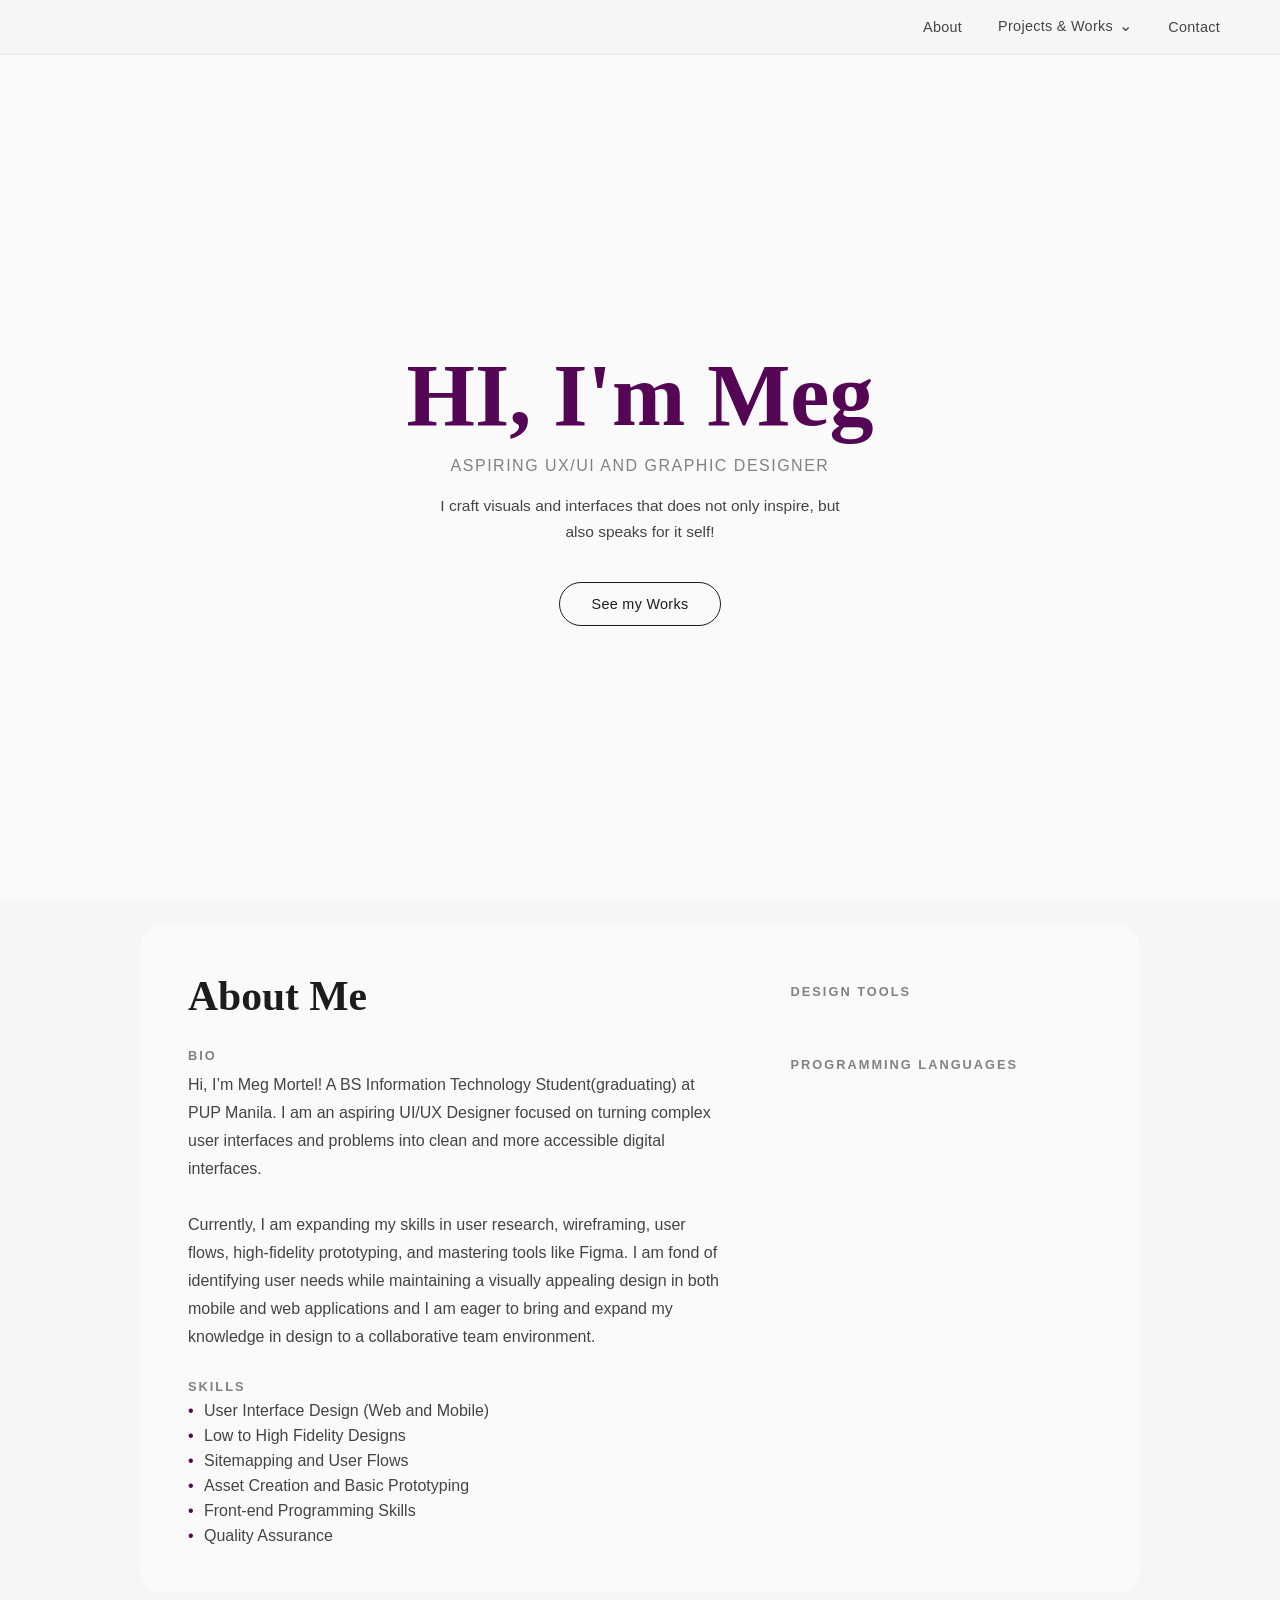
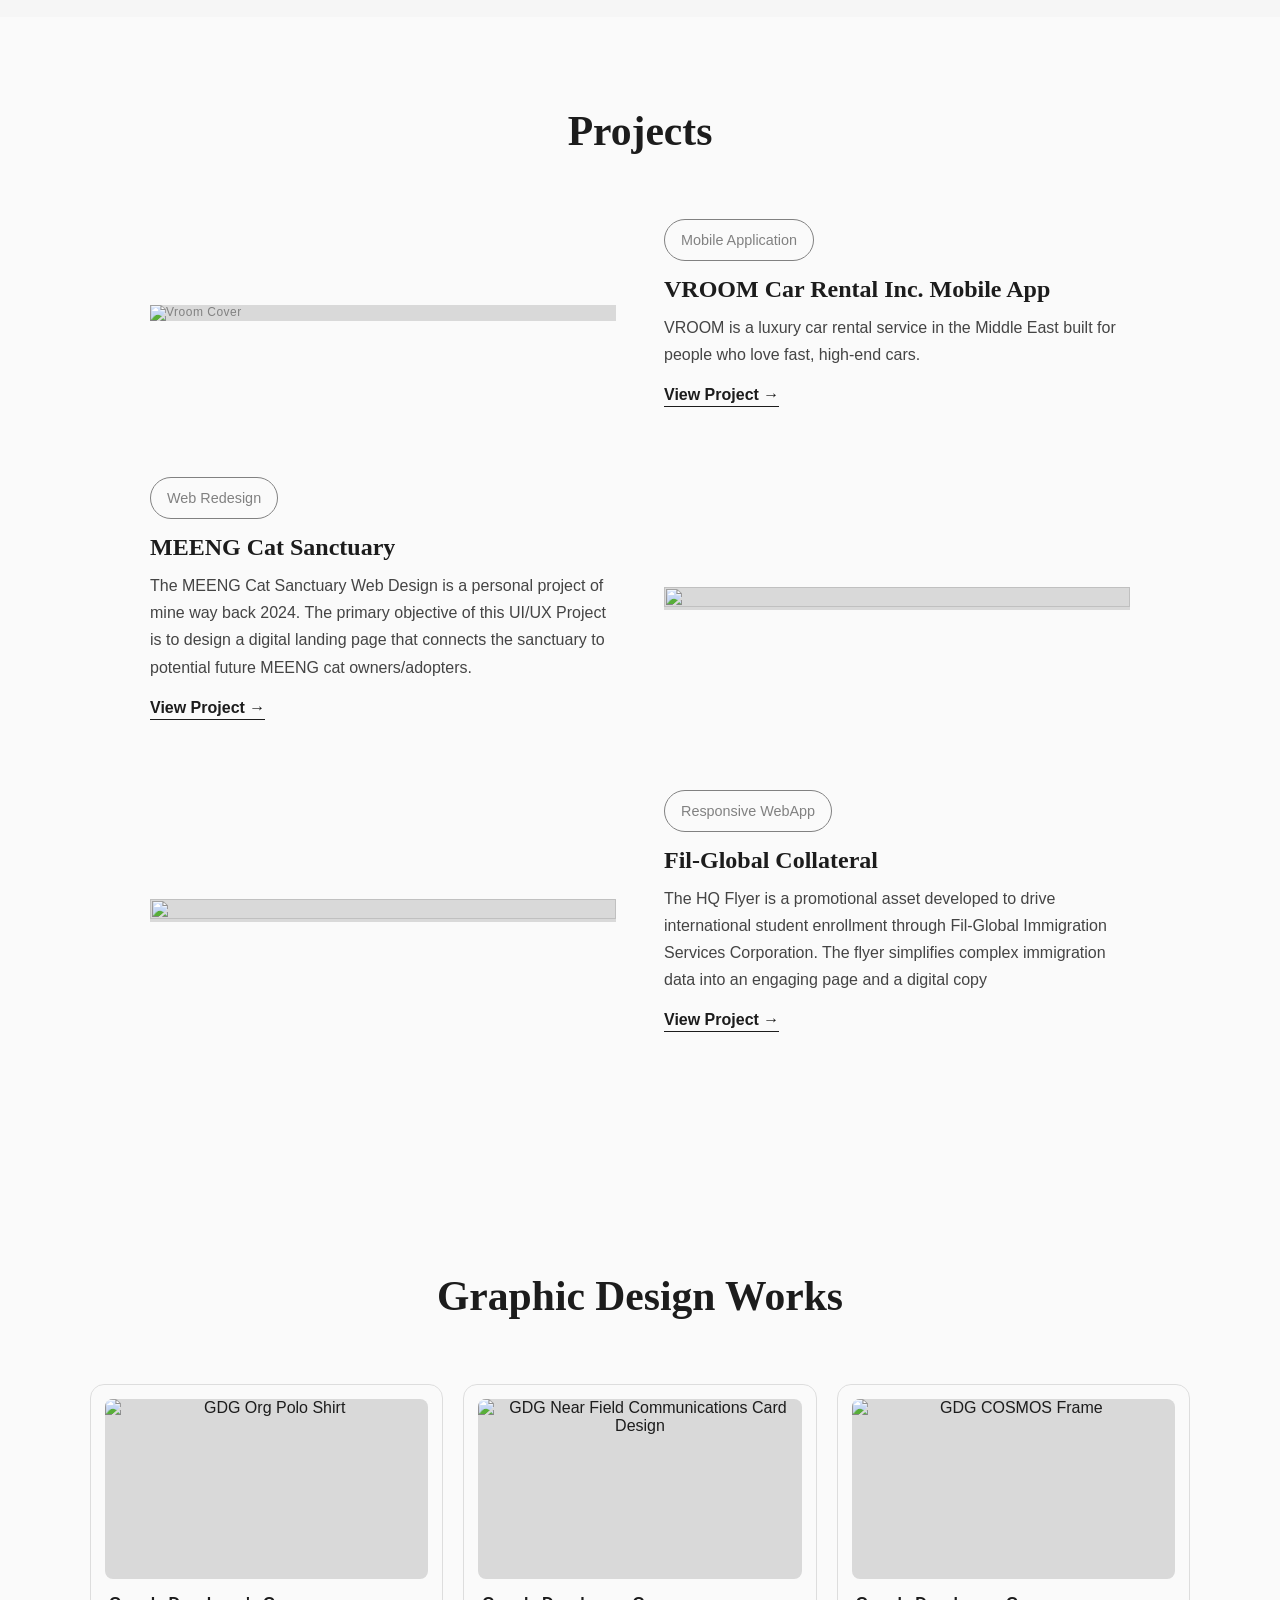
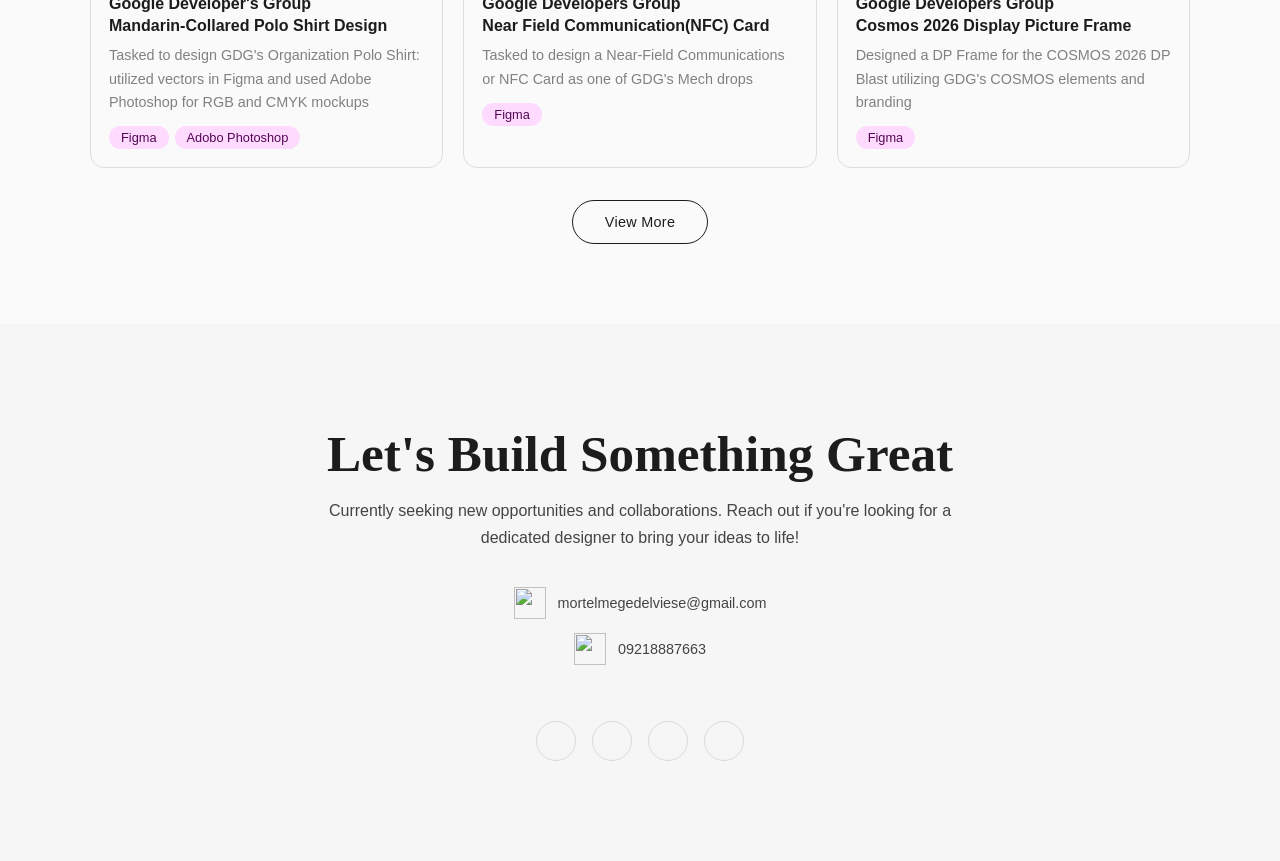
==== index.html @ 64cd839b "Index and meeng Files" ====
<!DOCTYPE html>
<html lang="en">
<head>
  <meta charset="UTF-8" />
  <meta name="viewport" content="width=device-width, initial-scale=1.0" />
  <title>Meg Mortel — UX/UI & Graphic Designer</title>
  <link rel="preconnect" href="https://fonts.googleapis.com" />
  <link rel="preconnect" href="https://fonts.gstatic.com" crossorigin />
  <link href="https://fonts.googleapis.com/css2?family=Playfair+Display:wght@700;900&family=DM+Sans:wght@300;400;500&display=swap" rel="stylesheet" />
  <link rel="stylesheet" href="indexstyle.css" />
</head>
<body>

  <!-- NAV -->
  <nav>
    <a href="index.html" class="nav-logo"><img src="index icons/MegMortel Logo.png" alt=""></a>
    <ul>
      <li><a href="index.html#about">About</a></li>
      <li class="has-dropdown">
        <a href="index.html#projects" class="dropdown-toggle">
          Projects &amp; Works
          <span class="chevron">&#8964;</span>
        </a>
        <ul class="dropdown">
          <li><a href="uiux.html">UI/UX Design</a></li>
          <li><a href="graphicdes.html">Graphic Design</a></li>
        </ul>
      </li>
      <li><a href="index.html#contact">Contact</a></li>
    </ul>
  </nav>

  <!-- HERO -->
  <section id="hero">
    <div class="hero-photos" aria-hidden="true">
      <img src="index images/Hero Image.png" alt="">
    </div>

    <h1 class="hero-title">HI, I'm Meg</h1>
    <p class="hero-subtitle">Aspiring UX/UI and Graphic Designer</p>
    <p class="hero-desc">I craft visuals and interfaces that does not only inspire, but also speaks for it self!</p>
    <a href="#projects" class="btn-outline">See my Works</a>
  </section>

  <!-- ABOUT -->
  <section id="about">
    <div class="about-inner">
      <div class="about-left reveal">
        <h2>About Me</h2>

        <p class="label">BIO</p>
        <p class="about-bio">
          Hi, I’m Meg Mortel! A BS Information Technology Student(graduating) at PUP Manila. I am an aspiring UI/UX Designer focused on turning complex user interfaces and problems into clean and more accessible digital interfaces.
          <br> <br>         
          Currently, I am expanding my skills in user research, wireframing, user flows, high-fidelity prototyping, and mastering tools like Figma. I am fond of identifying user needs while maintaining a visually appealing design in both mobile and web applications and I am eager to bring and expand my knowledge in design to a collaborative team environment.
        </p>

        <p class="label">SKILLS</p>
        <ul class="skills-list">
          <li>User Interface Design (Web and Mobile)</li>
          <li>Low to High Fidelity Designs</li>
          <li>Sitemapping and User Flows</li>
          <li>Asset Creation and Basic Prototyping</li>
          <li>Front-end Programming Skills</li>
          <li>Quality Assurance</li>
        </ul>
      </div>

      <div class="about-right reveal">
        <div class="tool-group">
          <p class="label">Design Tools</p>
          <div class="tool-icons">
            <div><img src="index images/Figma.png" alt=""></div>
            <div><img src="index images/Canva.png" alt=""></div>
            <div><img src="index images/Photoshop.png" alt=""></div>
            <div><img src="index images/Illustrator.png" alt=""></div>           
          </div>
        </div>

        <div class="tool-group">
          <p class="label">Programming Languages</p>
          <div class="tool-icons">
            <div><img src="index images/Html.png" alt=""></div>
            <div><img src="index images/CSS.png" alt=""></div>
            <div><img src="index images/Javascript.png" alt=""></div>
            <div><img src="index images/Csharp.png" alt=""></div>
            <div><img src="index images/jAVA.png" alt=""></div>
            <div><img src="index images/Python.png" alt=""></div>
          </div>
        </div>
      </div>
    </div>
  </section>

  <!-- PROJECTS -->
  <section id="projects">
    <h2 class="section-title">Projects</h2>

    <div class="project-card reveal">
      <div class="project-img">
        <div class="project-img-placeholder"><img src="index images/VROOM - Index.png" alt="Vroom Cover"></div>
      </div>
      <div class="project-info">
        <span class="project-tag">Mobile Application</span>
        <h3>VROOM Car Rental Inc. Mobile App</h3>
        <p>VROOM is a luxury car rental service in the Middle East built for people who love fast, high-end cars.</p>
        <a href="vroomwork.html" class="link-arrow">View Project →</a>
      </div>
    </div>

    <div class="project-card reverse reveal">
      <div class="project-img">
        <div class="project-img-placeholder"><img src="index images/MEENG - Index.png" alt=""></div>
      </div>
      <div class="project-info">
        <span class="project-tag">Web Redesign</span>
        <h3>MEENG Cat Sanctuary</h3>
        <p>The MEENG Cat Sanctuary Web Design is a personal project of mine way back 2024. The primary objective of this UI/UX Project is to design a digital landing page that connects the sanctuary to potential future MEENG cat owners/adopters.</p>
        <a href="meengwork.html" class="link-arrow">View Project →</a>
      </div>
    </div>

    <div class="project-card reveal">
      <div class="project-img">
        <div class="project-img-placeholder"><img src="index images/HQ - Index.png" alt=""></div>
      </div>
      <div class="project-info">
        <span class="project-tag">Responsive WebApp</span>
        <h3>Fil-Global Collateral</h3>
        <p>The HQ Flyer is a promotional asset developed to drive international student enrollment through Fil-Global Immigration Services Corporation. The flyer simplifies complex immigration data into an engaging page and a digital copy</p>
        <a href="collateralwork.html" class="link-arrow">View Project →</a>
      </div>
    </div>
  </section>

  <!-- GRAPHIC DESIGN -->
  <section id="graphic">
    <h2 class="section-title">Graphic Design Works</h2>

    <div class="graphic-grid">
          
        <!-- Card 1 -->
        <div class="graphic-card reveal">
          <div class="graphic-card__img"><img src="GDG/GDG Polo Shirt.png" alt="GDG Org Polo Shirt"></div>
          <div class="graphic-card__body">
            <h3 class="graphic-card__title">Google Developer's Group<br>Mandarin-Collared Polo Shirt Design</h3>
            <p class="graphic-card__desc">Tasked to design GDG's Organization Polo Shirt: utilized vectors in Figma and used Adobe Photoshop for RGB and CMYK mockups</p>
            <div class="graphic-card__tags">
              <span class="tag tag--outline">Figma</span>
              <span class="tag tag--outline">Adobo Photoshop</span>
            </div>
          </div>
        </div>

        <!-- Card 2 -->
        <div class="graphic-card reveal">
          <div class="graphic-card__img"><img src="GDG/GDG NFC Card.png" alt="GDG Near Field Communications Card Design"></div>
          <div class="graphic-card__body">
            <h3 class="graphic-card__title">Google Developers Group<br>Near Field Communication(NFC) Card</h3>
            <p class="graphic-card__desc">Tasked to design a Near-Field Communications or NFC Card as one of GDG's Mech drops</p>
            <div class="graphic-card__tags">
              <span class="tag tag--outline">Figma</span>
            </div>
          </div>
        </div>

        <!-- Card 3 -->
        <div class="graphic-card reveal">
          <div class="graphic-card__img"><img src="GDG/GDG Cosmos DP Frame.png" alt="GDG COSMOS Frame"></div>
          <div class="graphic-card__body">
            <h3 class="graphic-card__title">Google Developers Group<br>Cosmos 2026 Display Picture Frame</h3>
            <p class="graphic-card__desc">Designed a DP Frame for the COSMOS 2026 DP Blast utilizing GDG's COSMOS elements and branding</p>
            <div class="graphic-card__tags">
              <span class="tag tag--outline">Figma</span>
            </div>
          </div>
        </div>
    </div>

    <a href="graphicdes.html" class="btn-outline">View More</a>
  </section>

  <!-- CONTACT -->
  <section id="contact">
    <h2 class="reveal">Let's Build Something Great</h2>
    <p class="reveal">Currently seeking new opportunities and collaborations. Reach out if you're looking for a dedicated designer to bring your ideas to life!</p>

    <div class="contact-info reveal">
      <div class="contact-row">
        <img src="index icons/mail.png" alt="">
        <p>mortelmegedelviese@gmail.com</p>
      </div>
      <div class="contact-row">
        <img src="index icons/call.png" alt="">
        <p>09218887663</p>
      </div>
    </div>

    <div class="social-links reveal">
      <a href="#https://github.com/Edelviese" aria-label="GitHub">
        <img src="index icons/github logo.png" alt="">
      </a>
      <a href="#https://www.linkedin.com/in/meg-edelviese-mortel/" aria-label="LinkedIn">
        <img src="index icons/linkedin logo.png" alt="">
      </a>
      <a href="#https://dribbble.com/meg-edelviese-mortel" aria-label="Dribbble">
        <img src="index icons/dribbble-icon logo.png" alt="">
      </a>
      <a href="#" aria-label="Instagram">
        <img src="index icons/instagram logo.png" alt="">
      </a>
    </div>
  </section>

  <script src="indexscript.js"></script>
</body>
</html>
---- indexstyle.css ----
*, *::before, *::after { box-sizing: border-box; margin: 0; padding: 0; }

:root {
  --purple:    #540655;
  --purple-light: #540655;
  --black:     #1c1c1c;
  --grey-dark: #444;
  --grey-mid:  #818181;
  --grey-light:#D9D9D9;
  --bg:        #FAFAFA;
  --white:     #FAFAFA;
  --radius:    12px;
}

html { scroll-behavior: smooth; }

body {
  font-family: 'Poppins', sans-serif;
  background: var(--bg);
  color: var(--black);
  overflow-x: hidden;
}

/* ─── NAV ─── */
nav {
  position: fixed; top: 0; left: 0; right: 0;
  z-index: 100;
  display: flex; align-items: center; justify-content: space-between;
  padding: 18px 60px;
  background: #F6F6F6;
  backdrop-filter: blur(10px);
  border-bottom: 1px solid rgba(0,0,0,0.06);
}

.nav-logo img{
  height: 40px;
}

nav ul {
  list-style: none;
  display: flex; gap: 36px;
}
nav ul a {
  text-decoration: none;
  color: var(--grey-dark);
  font-size: 0.9rem;
  font-weight: 500;
  letter-spacing: 0.3px;
  transition: color 0.2s;
}
nav ul a:hover { color: var(--purple); font-weight: 600;}

/* ─── DROPDOWN ─── */

.has-dropdown {
  position: relative;
}

.dropdown-toggle {
  display: flex;
  align-items: center;
  gap: 6px;
  cursor: pointer;
}

.chevron {
  font-size: 1rem;
  display: inline-block;
  transition: transform 0.25s ease;
  line-height: 1;
}

.has-dropdown.open .chevron {
  transform: rotate(180deg);
}

.dropdown {
  display: none;
  position: absolute;
  top: calc(100% + 8px);
  left: 50%;
  transform: translateX(-50%);
  background: var(--white);
  border-radius: 10px;
  box-shadow: 0 8px 24px rgba(0, 0, 0, 0.1);
  padding: 8px 0;
  min-width: 160px;
  list-style: none;
  z-index: 100;
}

.dropdown::before {
  content: '';
  position: absolute;
  top: -6px;
  left: 50%;
  transform: translateX(-50%);
  border-width: 0 6px 6px 6px;
  border-style: solid;
  border-color: transparent transparent var(--white) transparent;
}

.dropdown li a {
  display: block;
  padding: 10px 20px;
  font-size: 0.9rem;
  color: var(--text);
  white-space: nowrap;
  transition: background 0.2s, color 0.2s;
}

.dropdown li a:hover {
  background: #f5f5f5;
  color: #B31942;
}

.has-dropdown.open .dropdown {
  display: block;
}

.has-dropdown.open > a {
  color: #B31942;
}


/* ─── HERO ─── */
#hero {
  min-height: 100vh;
  display: flex; flex-direction: column;
  align-items: center; justify-content: center;
  text-align: center;
  padding: 120px 24px 80px;
  position: relative;
}

.hero-photos {
  position: relative;
  width: 200px;
  height: auto;         
  margin: 0 auto 36px;
}

.hero-photos img {
  width: 100%;
  height: auto;         
  display: block;
}

.hero-title {
  font-family: 'Space Grotesk', serif;
  font-size: clamp(3rem, 8vw, 5.5rem);
  font-weight: 900;
  color: var(--purple);
  line-height: 1.05;
  margin-bottom: 14px;
  opacity: 0;
  transform: translateY(30px);
  animation: fadeUp 0.8s 0.2s forwards;
}

.hero-subtitle {
  font-size: 1rem;
  font-weight: 500;
  letter-spacing: 1.5px;
  text-transform: uppercase;
  color: var(--grey-mid);
  margin-bottom: 18px;
  opacity: 0;
  animation: fadeUp 0.8s 0.4s forwards;
}

.hero-desc {
  max-width: 400px;
  font-size: 0.97rem;
  line-height: 1.7;
  color: var(--grey-dark);
  margin-bottom: 36px;
  opacity: 0;
  animation: fadeUp 0.8s 0.55s forwards;
}

.btn-outline {
  display: inline-block;
  padding: 13px 32px;
  border: 1.5px solid var(--black);
  border-radius: 50px;
  font-size: 0.9rem;
  font-weight: 500;
  color: var(--black);
  text-decoration: none;
  letter-spacing: 0.3px;
  transition: background 0.25s, color 0.25s, transform 0.2s;
  opacity: 0;
  animation: fadeUp 0.8s 0.7s forwards;
}
.btn-outline:hover {
  background: var(--purple);
  color: var(--white);
  transform: translateY(-2px);
}

/* ─── ABOUT ─── */
#about {
  background: #F6F6F6;
  padding: 24px 24px;
}

.about-inner {
  background-color: var(--white);
  border-radius: 24px;

  max-width: 1000px;
  margin: 0 auto;
  display: grid;
  grid-template-columns: 1.8fr 1fr;
  gap: 60px;
  align-items: start;

  padding: 48px 48px;
}

.about-left h2 {
  font-family: 'Space Grotesk', serif;
  font-size: 2.6rem;
  font-weight: 900;
  margin-bottom: 28px;
}

.label {
  font-size: 0.8rem;
  font-weight: 700;
  letter-spacing: 2px;
  text-transform: uppercase;
  color: var(--grey-mid);
  margin-bottom: 8px;
}

.about-bio {
  font-size: 1rem;
  line-height: 1.75;
  color: var(--grey-dark);
  margin-bottom: 28px;
}

.skills-list {
  list-style: none;
  display: flex; flex-direction: column; gap: 7px;
}
.skills-list li {
  font-size: 1rem;
  color: var(--grey-dark);
  padding-left: 16px;
  position: relative;
}
.skills-list li::before {
  content: '•';
  position: absolute; left: 0;
  color: var(--purple);
  font-size: 1rem;
}

.about-right { padding-top: 12px; }

.tool-group { margin-bottom: 28px; }
.tool-group .label { margin-bottom: 12px; }

.tool-icons {
  display: flex; gap: 10px; flex-wrap: wrap;
}
.tool-icon {
  width: 44px; height: 44px;
  border-radius: 10px;
  background: var(--grey-light);
  display: flex; align-items: center; justify-content: center;
  font-size: 0.65rem;
  font-weight: 700;
  letter-spacing: 0.5px;
  color: var(--grey-dark);
  overflow: hidden;
}
.tool-icon img {
  width: 100%; height: 100%;
  object-fit: cover;
  filter: grayscale(100%);
}

/* ─── PROJECTS ─── */
#projects {
  padding: 90px 60px;
  max-width: 1100px;
  margin: 0 auto;
}

.section-title {
  font-family: 'Space Grotesk', serif;
  font-size: 2.6rem;
  font-weight: 900;
  text-align: center;
  margin-bottom: 64px;
}

.project-card {
  display: grid;
  grid-template-columns: 1fr 1fr;
  gap: 48px;
  align-items: center;
  margin-bottom: 70px;
}
.project-card.reverse { direction: rtl; }
.project-card.reverse > * { direction: ltr; }

.project-img {
  overflow: hidden;
  background: var(--grey-light);
  position: relative;
}
.project-img img {
  width: 100%; height: 100%;
  object-fit: cover;
  /* filter: grayscale(100%); */
  display: block;
}

.project-img-placeholder {
  width: 100%; height: 100%;
  background: var(--grey-light);
  display: flex; align-items: center; justify-content: center;
  font-size: 0.75rem;
  color: var(--grey-mid);
  font-weight: 500;
  letter-spacing: 0.5px;
}

.project-img::after {
  content: '';
  position: absolute; inset: 0;
  background: var(--purple);
  opacity: 0;
  transition: opacity 0.3s;
}
.project-img:hover::after { opacity: 0.08; }

.project-tag {
  display: inline-block;
  border: 1px solid var(--grey-mid);
  border-radius: 50px;
  padding: 12px 16px;
  font-size: 0.9rem;
  color: var(--grey-mid);
  margin-bottom: 14px;
}

.project-info h3 {
  font-family: 'Space Grotesk', serif;
  font-size: 1.5rem;
  font-weight: 700;
  margin-bottom: 10px;
  line-height: 1.2;
}

.project-info p {
  font-size: 1rem;
  line-height: 1.7;
  color: var(--grey-dark);
  margin-bottom: 18px;
}

.link-arrow {
  font-size: 1rem;
  font-weight: 600;
  color: var(--black);
  text-decoration: none;
  display: inline-flex; align-items: center; gap: 6px;
  border-bottom: 1.5px solid var(--black);
  padding-bottom: 2px;
  transition: color 0.2s, border-color 0.2s, gap 0.2s;
}
.link-arrow:hover {
  color: var(--purple);
  border-color: var(--purple);
  gap: 10px;
}
/* ─── GRAPHIC DESIGN ─── */
#graphic {
  background: var(--white);
  padding: 80px 60px;
  text-align: center;
  justify-content: center;
}

.graphic-grid {
  display: grid;
  grid-template-columns: repeat(3, 1fr);
  gap: 20px;
  max-width: 1100px;
  margin: 0 auto 32px auto; 
}

.graphic-card {
  background: var(--white);
  border: 1px solid #ddd;
  border-radius: 14px;
  overflow: hidden;
  cursor: pointer;
  padding: 14px;
  transition: border-color var(--transition), transform var(--transition), box-shadow var(--transition);
}
.graphic-card:hover {
  border-color: var(--green-mid);
  transform: translateY(-3px);
  box-shadow: 0 8px 24px rgba(60, 100, 73, 0.1);
}

.graphic-card__img {
  width: 100%;
  height: 180px;
  background: #d9d9d9;
  border-radius: 8px;            
  overflow: hidden;
  margin-bottom: 14px;
}

.graphic-card__img img {
  width: 100%;
  height: 100%;
  object-fit: cover;
  object-position: top;
  display: block;
}

.graphic-card__body {
  padding: 0 4px 4px;           
  text-align: left;              
}

.graphic-card__title {
  font-size: 1rem;
  font-weight: 600;
  line-height: 1.35;
  margin-bottom: 8px;
  color: var(--text-dark);
}

.graphic-card__desc {
  font-size: 0.9rem;
  color: var(--grey-mid);
  line-height: 1.6;
  margin-bottom: 12px;
}

.graphic-card__tags {
  display: flex;
  flex-wrap: wrap;
  gap: 6px;
}

.tag {
  font-size: 0.8rem;
  font-weight: 300;
  color: var(--purple);
  background-color: #FEDAFF;
  padding: 4px 12px;
  border-radius: 16px;

}


/* ─── CTA / FOOTER ─── */
#contact {
  background: #F6F6F6;
  padding: 100px 24px;
  text-align: center;
}

#contact h2 {
  font-family: 'Space Grotesk', serif;
  font-size: clamp(2rem, 5vw, 3.2rem);
  font-weight: 900;
  margin-bottom: 14px;
}

#contact > p {          
  color: var(--grey-dark);
  max-width: 640px;
  margin: 0 auto 36px;
  line-height: 1.7;
}

.contact-info {
  display: inline-flex;
  flex-direction: column;
  align-items: center;
  gap: 14px;
  margin-bottom: 32px;
}

.contact-row {
  display: flex;
  align-items: center;
  gap: 12px;
  font-size: 0.9rem;
  color: var(--grey-dark);
}
.contact-row svg { color: var(--purple); flex-shrink: 0; }

.contact-row img {
  width: 32px;
  height: 32px;
  object-fit: contain;
  flex-shrink: 0;
}

.contact-row p {
  margin: 0;
  font-size: 0.9rem;
  color: var(--grey-dark);
}

.social-links {
  display: flex; gap: 16px; justify-content: center;
  margin-top: 24px;
}
.social-links a {
  width: 40px; height: 40px;
  border-radius: 50%;
  border: 1.5px solid var(--grey-light);
  display: flex; align-items: center; justify-content: center;
  text-decoration: none;
  color: var(--grey-dark);
  transition: border-color 0.2s, color 0.2s, transform 0.2s;
}
.social-links a:hover {
  border-color: var(--purple);
  color: var(--purple);
  transform: translateY(-3px);
}

/* ─── ANIMATIONS ─── */
@keyframes fadeUp {
  to { opacity: 1; transform: translateY(0); }
}

.reveal {
  opacity: 0;
  transform: translateY(28px);
  transition: opacity 0.7s ease, transform 0.7s ease;
}
.reveal.visible {
  opacity: 1;
  transform: translateY(0);
}

/* ─── RESPONSIVE ─── */
@media (max-width: 768px) {
  nav { padding: 16px 20px; }
  nav ul { gap: 20px; }
  #about { padding: 60px 20px; }
  .about-inner { grid-template-columns: 1fr; gap: 40px; }
  #projects { padding: 60px 20px; }
  .project-card { grid-template-columns: 1fr; gap: 24px; }
  .project-card.reverse { direction: ltr; }
  #graphic { padding: 60px 20px; }
}
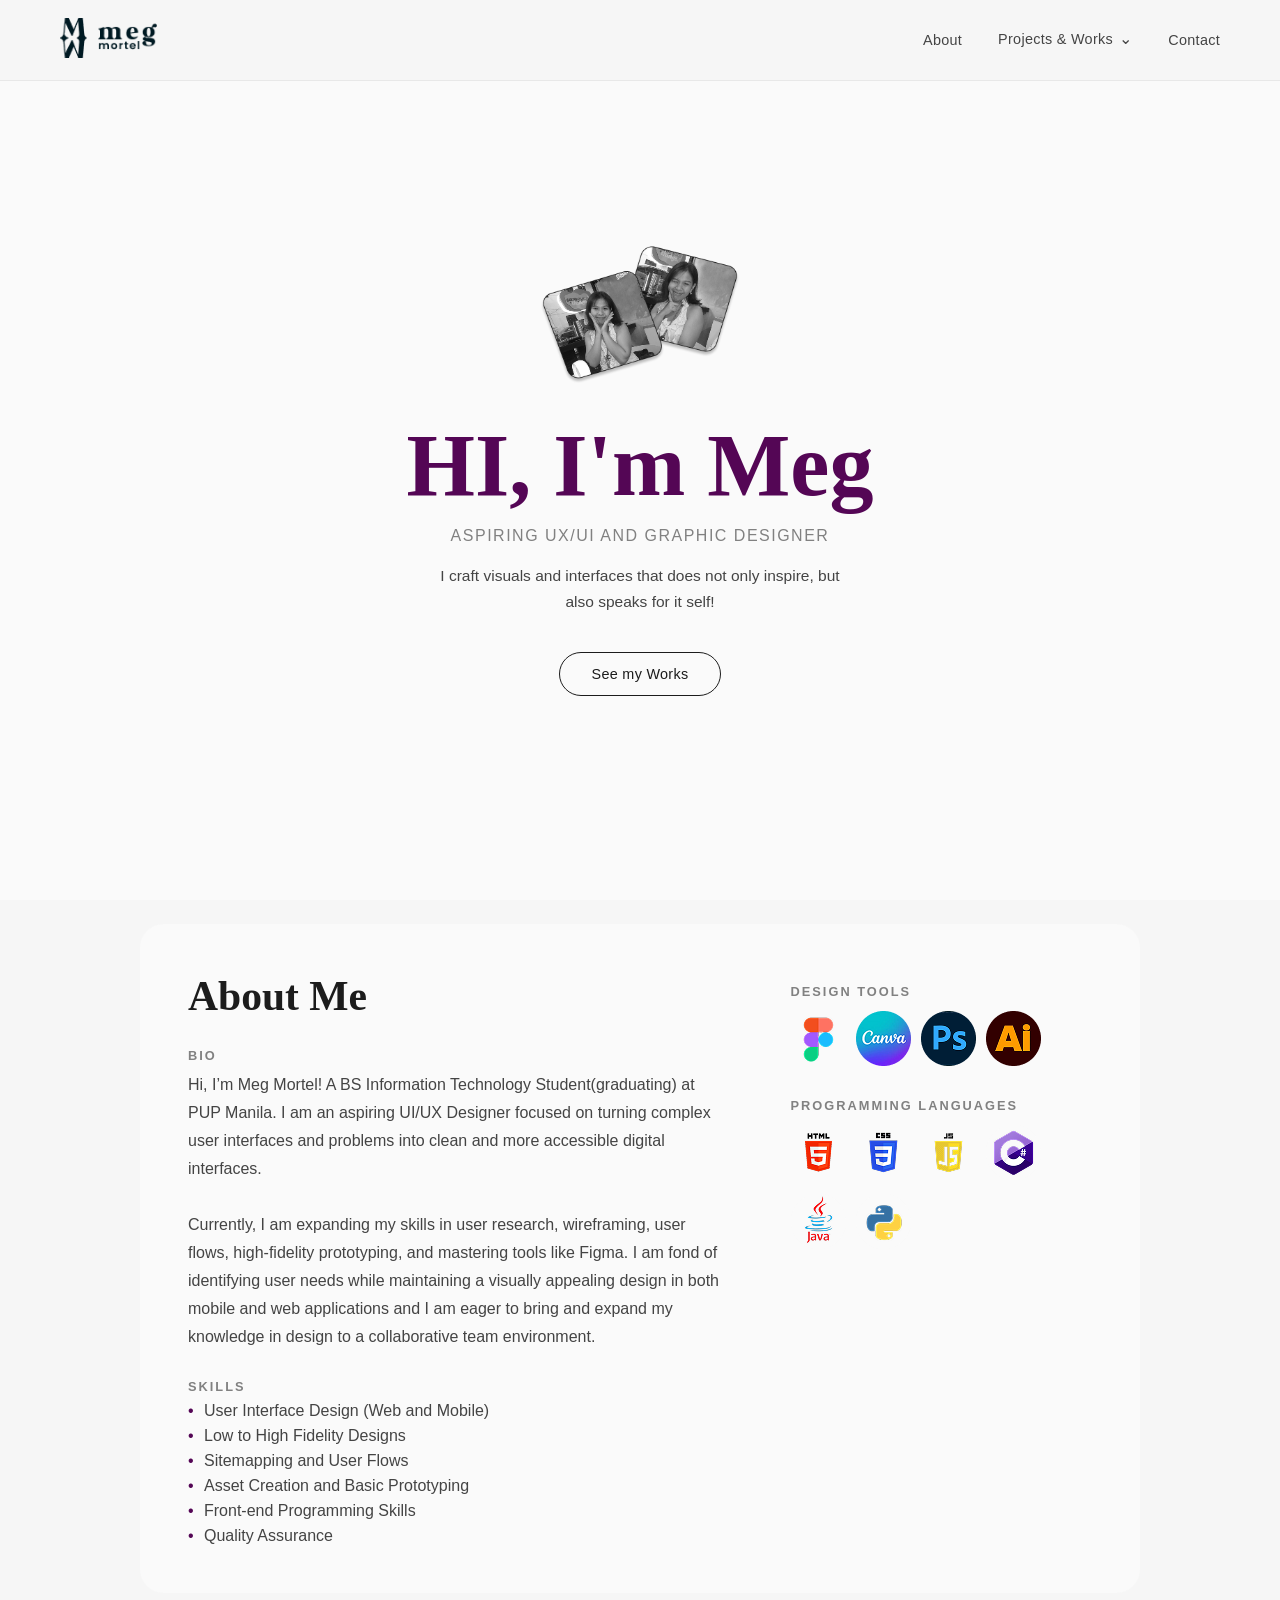
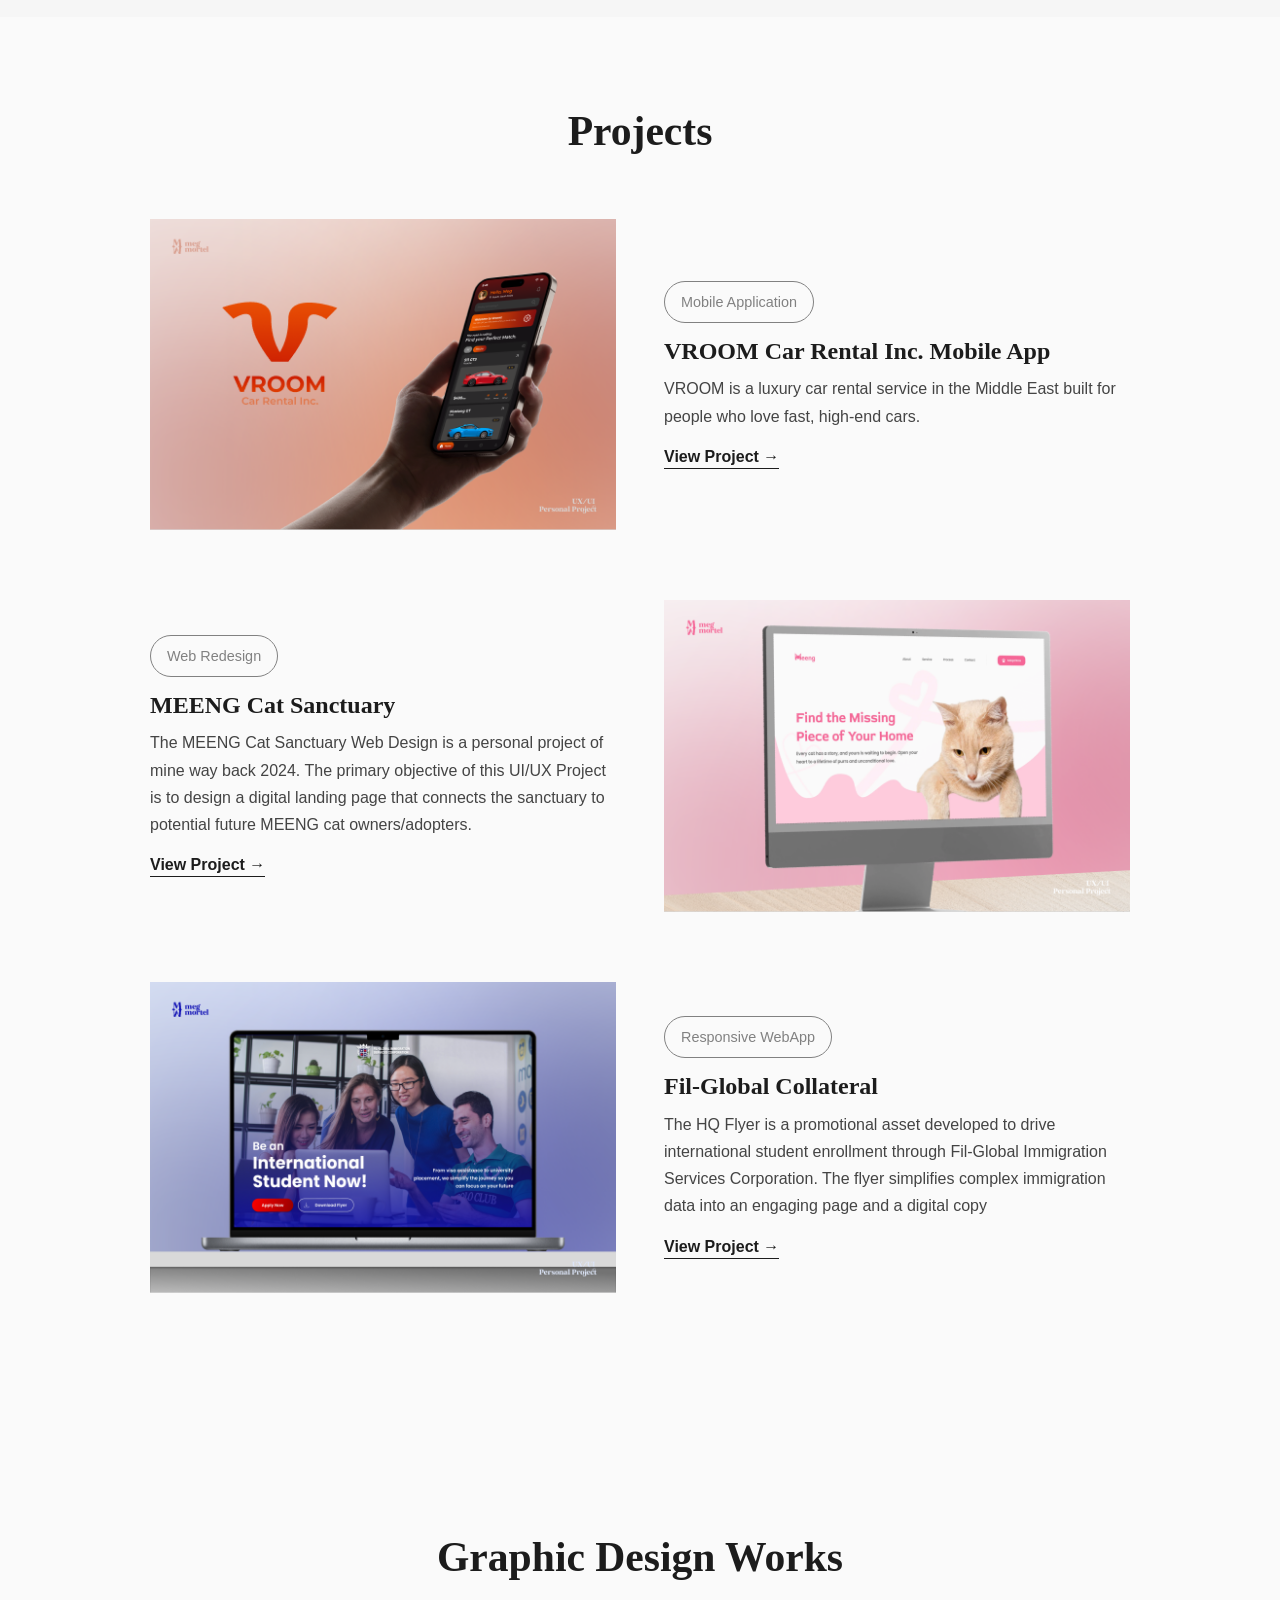
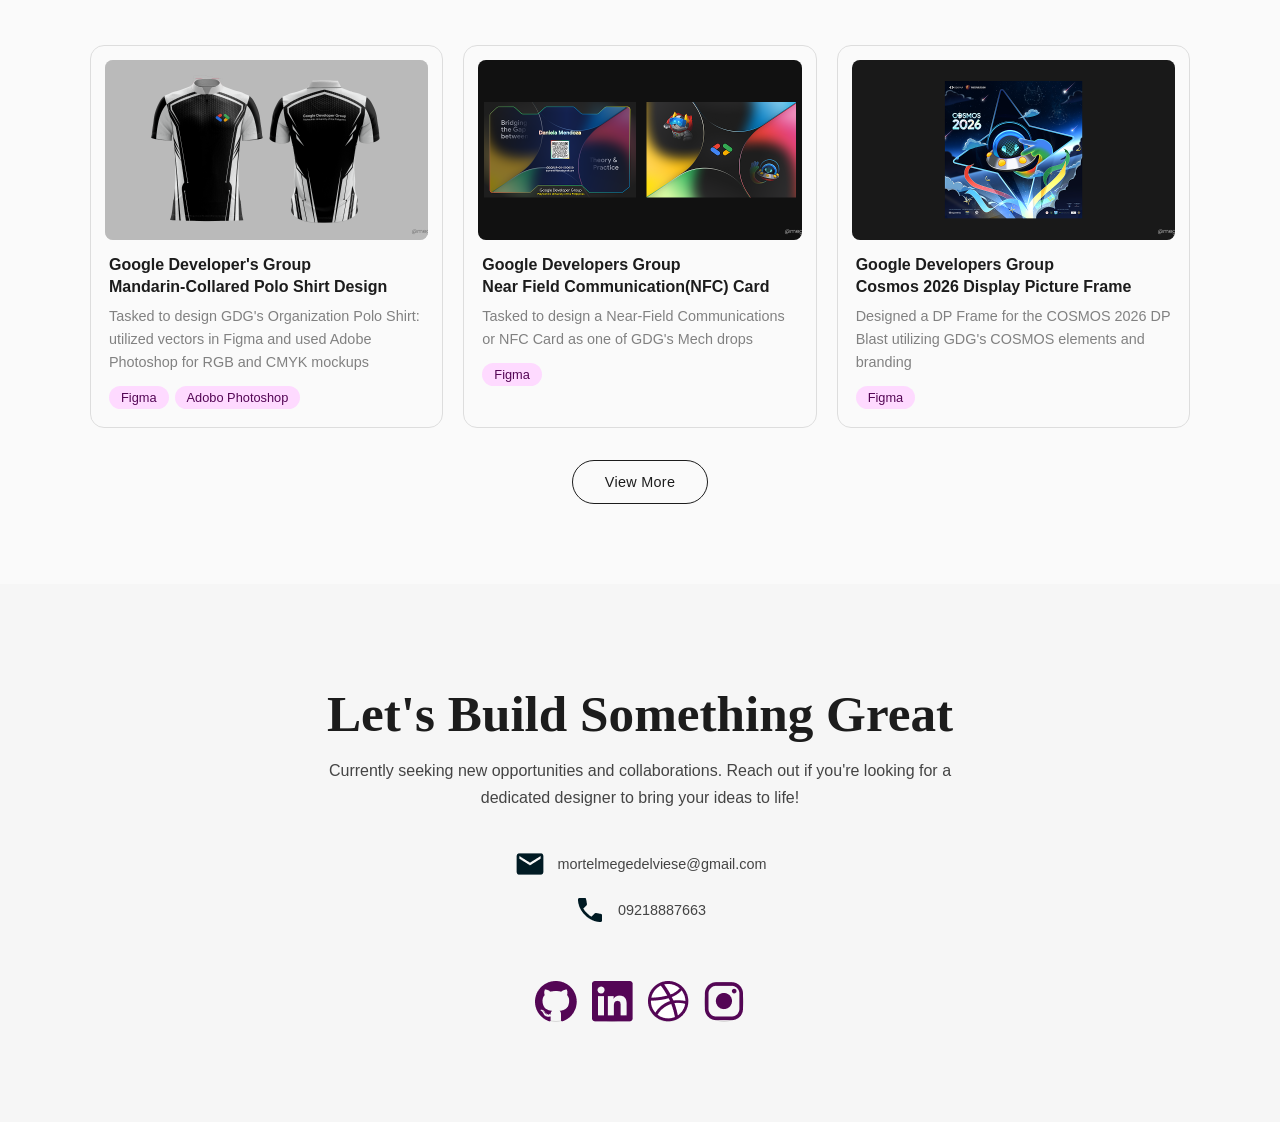
==== commit dcc38db2: "Edited footer in Index" ====
--- a/index.html
+++ b/index.html
@@ -197,13 +197,13 @@
     </div>
 
     <div class="social-links reveal">
-      <a href="#https://github.com/Edelviese" aria-label="GitHub">
+      <a href="https://github.com/Edelviese" aria-label="GitHub">
         <img src="index icons/github logo.png" alt="">
       </a>
-      <a href="#https://www.linkedin.com/in/meg-edelviese-mortel/" aria-label="LinkedIn">
+      <a href="https://www.linkedin.com/in/meg-edelviese-mortel/" aria-label="LinkedIn">
         <img src="index icons/linkedin logo.png" alt="">
       </a>
-      <a href="#https://dribbble.com/meg-edelviese-mortel" aria-label="Dribbble">
+      <a href="https://dribbble.com/meg-edelviese-mortel" aria-label="Dribbble">
         <img src="index icons/dribbble-icon logo.png" alt="">
       </a>
       <a href="#" aria-label="Instagram">
@@ -214,4 +214,4 @@
 
   <script src="indexscript.js"></script>
 </body>
-</html>+</html>
